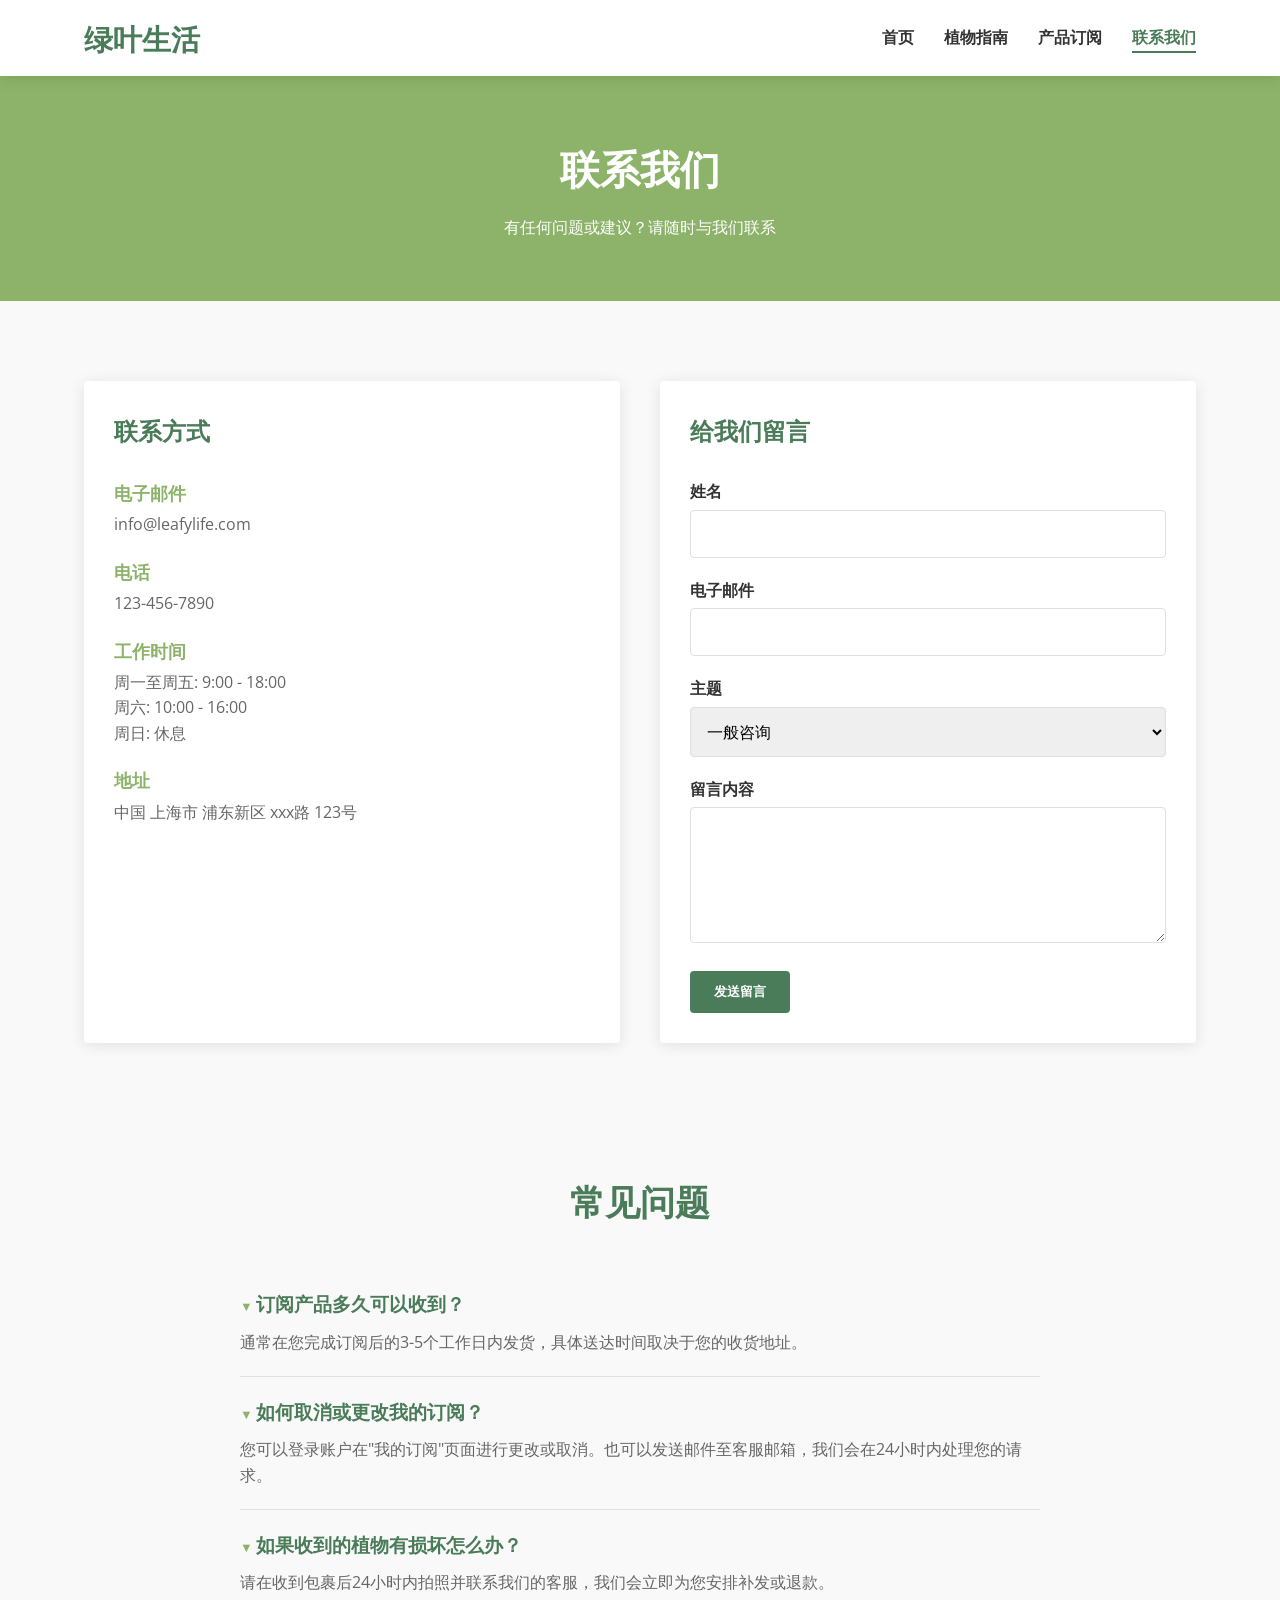
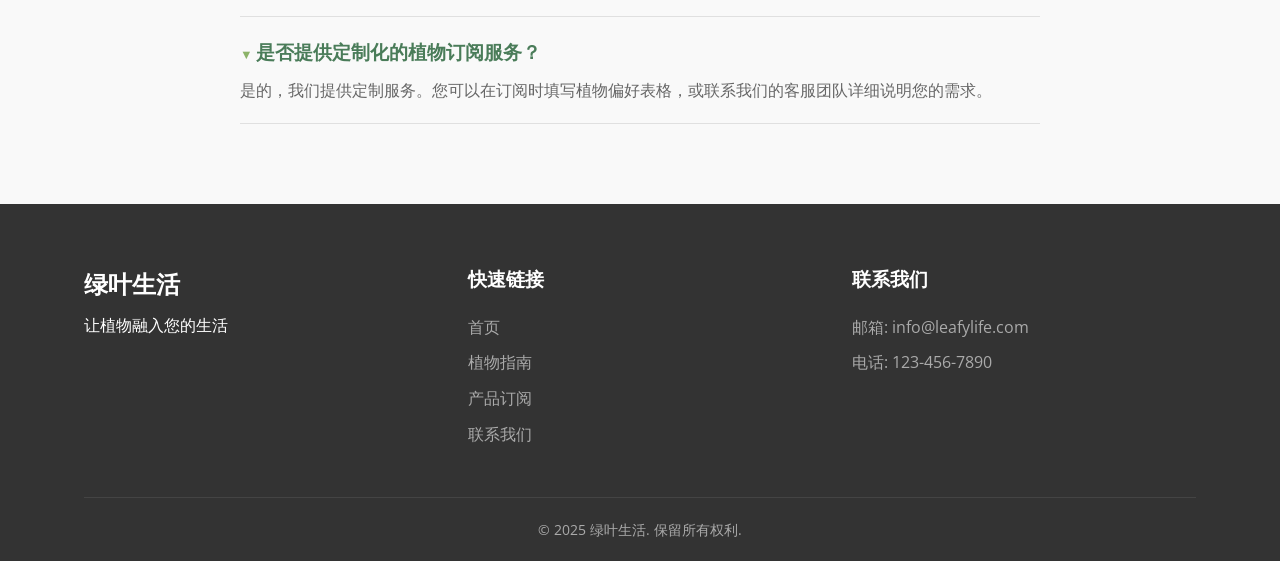
==== contact.html @ a8b5687e "Create basic website structure Implement HTML, CSS, and JavaScript for the website." ====
<!DOCTYPE html>
<html lang="zh-CN">
  <head>
    <meta charset="UTF-8" />
    <meta name="viewport" content="width=device-width, initial-scale=1.0" />
    <title>联系我们 - 绿叶生活</title>
    <meta name="description" content="有疑问或建议？联系绿叶生活团队，我们期待听到您的声音。" />
    <link rel="stylesheet" href="styles.css" />
    <link href="https://fonts.googleapis.com/css2?family=Open+Sans:wght@400;600&family=Playfair+Display:wght@700&display=swap" rel="stylesheet">
  </head>

  <body>
    <header>
      <div class="container">
        <div class="logo">
          <h1>绿叶生活</h1>
        </div>
        <nav>
          <ul>
            <li><a href="index.html">首页</a></li>
            <li><a href="guides.html">植物指南</a></li>
            <li><a href="products.html">产品订阅</a></li>
            <li><a href="contact.html" class="active">联系我们</a></li>
          </ul>
        </nav>
      </div>
    </header>

    <section class="page-header">
      <div class="container">
        <h2>联系我们</h2>
        <p>有任何问题或建议？请随时与我们联系</p>
      </div>
    </section>

    <section class="contact-section">
      <div class="container">
        <div class="contact-grid">
          <div class="contact-info">
            <h3>联系方式</h3>
            <div class="info-item">
              <h4>电子邮件</h4>
              <p>info@leafylife.com</p>
            </div>
            <div class="info-item">
              <h4>电话</h4>
              <p>123-456-7890</p>
            </div>
            <div class="info-item">
              <h4>工作时间</h4>
              <p>周一至周五: 9:00 - 18:00</p>
              <p>周六: 10:00 - 16:00</p>
              <p>周日: 休息</p>
            </div>
            <div class="info-item">
              <h4>地址</h4>
              <p>中国 上海市 浦东新区 xxx路 123号</p>
            </div>
          </div>
          
          <div class="contact-form">
            <h3>给我们留言</h3>
            <form id="contact-form">
              <div class="form-group">
                <label for="name">姓名</label>
                <input type="text" id="name" name="name" required />
              </div>
              <div class="form-group">
                <label for="email">电子邮件</label>
                <input type="email" id="email" name="email" required />
              </div>
              <div class="form-group">
                <label for="subject">主题</label>
                <select id="subject" name="subject">
                  <option value="general">一般咨询</option>
                  <option value="subscription">订阅相关</option>
                  <option value="plant-care">植物护理咨询</option>
                  <option value="feedback">意见反馈</option>
                </select>
              </div>
              <div class="form-group">
                <label for="message">留言内容</label>
                <textarea id="message" name="message" rows="5" required></textarea>
              </div>
              <button type="submit" class="btn">发送留言</button>
            </form>
          </div>
        </div>
      </div>
    </section>

    <section class="faq">
      <div class="container">
        <h3 class="section-title">常见问题</h3>
        <div class="faq-list">
          <div class="faq-item">
            <h4 class="faq-question">订阅产品多久可以收到？</h4>
            <p class="faq-answer">通常在您完成订阅后的3-5个工作日内发货，具体送达时间取决于您的收货地址。</p>
          </div>
          <div class="faq-item">
            <h4 class="faq-question">如何取消或更改我的订阅？</h4>
            <p class="faq-answer">您可以登录账户在"我的订阅"页面进行更改或取消。也可以发送邮件至客服邮箱，我们会在24小时内处理您的请求。</p>
          </div>
          <div class="faq-item">
            <h4 class="faq-question">如果收到的植物有损坏怎么办？</h4>
            <p class="faq-answer">请在收到包裹后24小时内拍照并联系我们的客服，我们会立即为您安排补发或退款。</p>
          </div>
          <div class="faq-item">
            <h4 class="faq-question">是否提供定制化的植物订阅服务？</h4>
            <p class="faq-answer">是的，我们提供定制服务。您可以在订阅时填写植物偏好表格，或联系我们的客服团队详细说明您的需求。</p>
          </div>
        </div>
      </div>
    </section>

    <footer>
      <div class="container">
        <div class="footer-content">
          <div class="footer-logo">
            <h2>绿叶生活</h2>
            <p>让植物融入您的生活</p>
          </div>
          <div class="footer-links">
            <h3>快速链接</h3>
            <ul>
              <li><a href="index.html">首页</a></li>
              <li><a href="guides.html">植物指南</a></li>
              <li><a href="products.html">产品订阅</a></li>
              <li><a href="contact.html">联系我们</a></li>
            </ul>
          </div>
          <div class="footer-contact">
            <h3>联系我们</h3>
            <p>邮箱: info@leafylife.com</p>
            <p>电话: 123-456-7890</p>
          </div>
        </div>
        <div class="copyright">
          <p>&copy; 2025 绿叶生活. 保留所有权利.</p>
        </div>
      </div>
    </footer>

    <script src="script.js"></script>
  </body>
</html>
---- styles.css ----
/* Base Styles */
:root {
  --primary-color: #4a7c59;
  --secondary-color: #8cb369;
  --accent-color: #f4e285;
  --light-color: #f9f9f9;
  --dark-color: #333333;
  --gray-color: #666666;
  --border-color: #e0e0e0;
  --primary-font: 'Open Sans', sans-serif;
  --heading-font: 'Playfair Display', serif;
  --border-radius: 4px;
  --box-shadow: 0 2px 15px rgba(0, 0, 0, 0.1);
  --transition: all 0.3s ease;
}

* {
  margin: 0;
  padding: 0;
  box-sizing: border-box;
}

body {
  font-family: var(--primary-font);
  color: var(--dark-color);
  line-height: 1.6;
  background-color: var(--light-color);
}

img {
  max-width: 100%;
  height: auto;
}

a {
  text-decoration: none;
  color: var(--primary-color);
  transition: var(--transition);
}

a:hover {
  color: var(--secondary-color);
}

ul {
  list-style: none;
}

.container {
  width: 90%;
  max-width: 1200px;
  margin: 0 auto;
  padding: 0 20px;
}

.btn, .btn-small, .btn-subscribe {
  display: inline-block;
  background-color: var(--primary-color);
  color: white;
  padding: 12px 24px;
  border-radius: var(--border-radius);
  border: none;
  cursor: pointer;
  font-weight: 600;
  text-align: center;
  transition: var(--transition);
}

.btn:hover, .btn-small:hover, .btn-subscribe:hover {
  background-color: var(--secondary-color);
  transform: translateY(-3px);
}

.btn-small {
  padding: 8px 16px;
  font-size: 0.9rem;
}

.btn-subscribe {
  width: 100%;
  margin-top: 20px;
}

.btn-subscribe.featured {
  background-color: var(--accent-color);
  color: var(--dark-color);
}

.btn-subscribe.featured:hover {
  background-color: #e9d670;
}

.section-title {
  text-align: center;
  margin-bottom: 40px;
  font-family: var(--heading-font);
  font-size: 2.2rem;
  color: var(--primary-color);
}

/* Header Styles */
header {
  background-color: white;
  box-shadow: var(--box-shadow);
  position: sticky;
  top: 0;
  z-index: 100;
}

header .container {
  display: flex;
  justify-content: space-between;
  align-items: center;
  padding: 15px 20px;
}

.logo h1 {
  color: var(--primary-color);
  font-family: var(--heading-font);
  font-size: 1.8rem;
}

nav ul {
  display: flex;
}

nav ul li {
  margin-left: 30px;
}

nav ul li a {
  color: var(--dark-color);
  font-weight: 600;
  padding: 5px 0;
  position: relative;
}

nav ul li a:after {
  content: '';
  position: absolute;
  width: 0;
  height: 2px;
  bottom: 0;
  left: 0;
  background-color: var(--primary-color);
  transition: width 0.3s ease;
}

nav ul li a:hover:after,
nav ul li a.active:after {
  width: 100%;
}

nav ul li a.active {
  color: var(--primary-color);
}

/* Hero Section */
.hero {
  background-image: linear-gradient(rgba(0, 0, 0, 0.5), rgba(0, 0, 0, 0.5)), url('https://images.unsplash.com/photo-1506744038136-46273834b3fb?w=1200&auto=format&fit=crop&q=60');
  background-size: cover;
  background-position: center;
  height: 70vh;
  display: flex;
  align-items: center;
  text-align: center;
  color: white;
}

.hero-content {
  max-width: 800px;
  margin: 0 auto;
}

.hero-content h2 {
  font-size: 3rem;
  font-family: var(--heading-font);
  margin-bottom: 20px;
}

.hero-content p {
  font-size: 1.2rem;
  margin-bottom: 30px;
}

/* Features Section */
.features {
  padding: 80px 0;
}

.feature-grid {
  display: grid;
  grid-template-columns: repeat(auto-fit, minmax(300px, 1fr));
  gap: 30px;
}

.feature-card {
  background-color: white;
  border-radius: var(--border-radius);
  box-shadow: var(--box-shadow);
  overflow: hidden;
  transition: var(--transition);
}

.feature-card:hover {
  transform: translateY(-10px);
}

.feature-card img {
  width: 100%;
  height: 200px;
  object-fit: cover;
}

.feature-card h3 {
  padding: 20px 20px 10px;
  color: var(--primary-color);
  font-family: var(--heading-font);
  font-size: 1.5rem;
}

.feature-card p {
  padding: 0 20px 20px;
  color: var(--gray-color);
}

.feature-card .btn-small {
  margin: 0 20px 20px;
}

/* Newsletter Section */
.newsletter {
  background-color: var(--secondary-color);
  color: white;
  padding: 60px 0;
}

.newsletter-content {
  max-width: 600px;
  margin: 0 auto;
  text-align: center;
}

.newsletter-content h2 {
  font-family: var(--heading-font);
  font-size: 2rem;
  margin-bottom: 15px;
}

.newsletter-content p {
  margin-bottom: 30px;
}

.newsletter form {
  display: flex;
  gap: 10px;
}

.newsletter input {
  flex: 1;
  padding: 12px 15px;
  border: none;
  border-radius: var(--border-radius);
  font-size: 1rem;
}

/* Footer */
footer {
  background-color: var(--dark-color);
  color: white;
  padding: 60px 0 20px;
}

.footer-content {
  display: grid;
  grid-template-columns: repeat(auto-fit, minmax(250px, 1fr));
  gap: 40px;
  margin-bottom: 40px;
}

.footer-logo h2 {
  font-family: var(--heading-font);
  margin-bottom: 10px;
}

.footer-links h3,
.footer-contact h3 {
  font-size: 1.2rem;
  margin-bottom: 20px;
}

.footer-links ul li {
  margin-bottom: 10px;
}

.footer-links ul li a,
.footer-contact p {
  color: #aaa;
  transition: var(--transition);
}

.footer-links ul li a:hover {
  color: white;
}

.footer-contact p {
  margin-bottom: 10px;
}

.copyright {
  text-align: center;
  padding-top: 20px;
  border-top: 1px solid #444;
  color: #aaa;
  font-size: 0.9rem;
}

/* Page Header */
.page-header {
  background-color: var(--secondary-color);
  color: white;
  padding: 60px 0;
  text-align: center;
}

.page-header h2 {
  font-family: var(--heading-font);
  font-size: 2.5rem;
  margin-bottom: 15px;
}

/* Guides Page */
.guides-content {
  padding: 80px 0;
}

.guide-category {
  margin-bottom: 60px;
}

.guide-category h2 {
  color: var(--primary-color);
  font-family: var(--heading-font);
  font-size: 1.8rem;
  margin-bottom: 30px;
  text-align: center;
}

.guide-grid {
  display: grid;
  grid-template-columns: repeat(auto-fit, minmax(350px, 1fr));
  gap: 30px;
}

.guide-card {
  background-color: white;
  border-radius: var(--border-radius);
  box-shadow: var(--box-shadow);
  overflow: hidden;
  padding-bottom: 20px;
}

.guide-card img {
  width: 100%;
  height: 200px;
  object-fit: cover;
}

.guide-card h3 {
  padding: 20px 20px 10px;
  color: var(--primary-color);
  font-family: var(--heading-font);
  font-size: 1.5rem;
}

.guide-details {
  display: grid;
  grid-template-columns: repeat(2, 1fr);
  gap: 15px;
  padding: 0 20px 15px;
  margin-bottom: 10px;
  border-bottom: 1px solid var(--border-color);
}

.guide-info h4 {
  color: var(--primary-color);
  font-size: 1rem;
  margin-bottom: 5px;
}

.guide-info p {
  color: var(--gray-color);
  font-size: 0.9rem;
}

.guide-card > p {
  padding: 15px 20px;
  color: var(--gray-color);
}

/* Subscription Page */
.subscription {
  padding: 80px 0;
}

.subscription-grid {
  display: grid;
  grid-template-columns: repeat(auto-fit, minmax(300px, 1fr));
  gap: 30px;
}

.subscription-card {
  background-color: white;
  border-radius: var(--border-radius);
  box-shadow: var(--box-shadow);
  overflow: hidden;
  transition: var(--transition);
  position: relative;
}

.subscription-card.featured {
  transform: scale(1.05);
  border: 2px solid var(--accent-color);
}

.subscription-card:hover {
  transform: translateY(-10px);
}

.subscription-card.featured:hover {
  transform: translateY(-10px) scale(1.05);
}

.subscription-header {
  background-color: var(--primary-color);
  padding: 30px 20px;
  color: white;
  text-align: center;
}

.subscription-card.featured .subscription-header {
  background-color: var(--accent-color);
  color: var(--dark-color);
}

.subscription-header h3 {
  font-family: var(--heading-font);
  font-size: 1.5rem;
  margin-bottom: 10px;
}

.subscription-header .price {
  font-size: 1.8rem;
  font-weight: bold;
}

.subscription-features {
  padding: 30px 20px;
}

.subscription-features ul li {
  margin-bottom: 15px;
  padding-left: 30px;
  position: relative;
}

.subscription-features ul li:before {
  content: "✓";
  position: absolute;
  left: 0;
  color: var(--secondary-color);
  font-weight: bold;
}

.tag {
  position: absolute;
  top: 0;
  right: 0;
  background-color: var(--secondary-color);
  color: white;
  padding: 5px 10px;
  font-size: 0.8rem;
  border-bottom-left-radius: var(--border-radius);
}

.how-it-works {
  padding: 80px 0;
  background-color: #f5f5f5;
}

.steps {
  display: grid;
  grid-template-columns: repeat(auto-fit, minmax(250px, 1fr));
  gap: 30px;
}

.step {
  text-align: center;
  padding: 30px 20px;
  background-color: white;
  border-radius: var(--border-radius);
  box-shadow: var(--box-shadow);
}

.step-number {
  display: flex;
  align-items: center;
  justify-content: center;
  width: 50px;
  height: 50px;
  border-radius: 50%;
  background-color: var(--primary-color);
  color: white;
  font-size: 1.5rem;
  margin: 0 auto 20px;
  font-weight: bold;
}

.step h3 {
  margin-bottom: 15px;
  color: var(--primary-color);
  font-family: var(--heading-font);
}

.testimonials {
  padding: 80px 0;
}

.testimonial-slider {
  max-width: 800px;
  margin: 0 auto;
  overflow: hidden;
  position: relative;
}

.testimonial {
  background-color: white;
  padding: 30px;
  border-radius: var(--border-radius);
  box-shadow: var(--box-shadow);
  text-align: center;
}

.quote {
  font-style: italic;
  font-size: 1.1rem;
  margin-bottom: 20px;
  color: var(--gray-color);
}

.quote:before,
.quote:after {
  content: '"';
  color: var(--secondary-color);
}

.author .name {
  font-weight: bold;
  color: var(--primary-color);
}

.author .subscription {
  color: var(--gray-color);
  font-size: 0.9rem;
}

.slider-controls {
  display: flex;
  justify-content: center;
  align-items: center;
  margin-top: 30px;
}

.slider-controls button {
  background: var(--primary-color);
  color: white;
  border: none;
  width: 40px;
  height: 40px;
  border-radius: 50%;
  font-size: 1.2rem;
  cursor: pointer;
  transition: var(--transition);
}

.slider-controls button:hover {
  background-color: var(--secondary-color);
}

.dots {
  display: flex;
  margin: 0 20px;
}

.dot {
  width: 10px;
  height: 10px;
  background-color: #ccc;
  border-radius: 50%;
  margin: 0 5px;
  cursor: pointer;
  transition: var(--transition);
}

.dot.active {
  background-color: var(--primary-color);
}

/* Contact Page */
.contact-section {
  padding: 80px 0;
}

.contact-grid {
  display: grid;
  grid-template-columns: repeat(auto-fit, minmax(300px, 1fr));
  gap: 40px;
}

.contact-info {
  background-color: white;
  padding: 30px;
  border-radius: var(--border-radius);
  box-shadow: var(--box-shadow);
}

.contact-info h3 {
  color: var(--primary-color);
  font-family: var(--heading-font);
  font-size: 1.5rem;
  margin-bottom: 30px;
}

.info-item {
  margin-bottom: 20px;
}

.info-item h4 {
  color: var(--secondary-color);
  margin-bottom: 5px;
  font-size: 1.1rem;
}

.info-item p {
  color: var(--gray-color);
}

.contact-form {
  background-color: white;
  padding: 30px;
  border-radius: var(--border-radius);
  box-shadow: var(--box-shadow);
}

.contact-form h3 {
  color: var(--primary-color);
  font-family: var(--heading-font);
  font-size: 1.5rem;
  margin-bottom: 30px;
}

.form-group {
  margin-bottom: 20px;
}

.form-group label {
  display: block;
  margin-bottom: 5px;
  color: var(--dark-color);
  font-weight: 600;
}

.form-group input,
.form-group textarea,
.form-group select {
  width: 100%;
  padding: 12px;
  border: 1px solid var(--border-color);
  border-radius: var(--border-radius);
  font-family: var(--primary-font);
  font-size: 1rem;
}

.form-group textarea {
  resize: vertical;
}

.faq {
  padding: 50px 0 80px;
}

.faq-list {
  max-width: 800px;
  margin: 0 auto;
}

.faq-item {
  border-bottom: 1px solid var(--border-color);
  padding: 20px 0;
}

.faq-question {
  color: var(--primary-color);
  font-size: 1.2rem;
  margin-bottom: 10px;
  cursor: pointer;
}

.faq-question:before {
  content: "▼ ";
  color: var(--secondary-color);
  font-size: 0.8rem;
}

.faq-answer {
  color: var(--gray-color);
}

/* Responsive Styles */
@media (max-width: 768px) {
  .hero-content h2 {
    font-size: 2.2rem;
  }
  
  .newsletter form {
    flex-direction: column;
  }
  
  .subscription-card.featured {
    transform: scale(1);
  }
  
  .subscription-card.featured:hover {
    transform: translateY(-10px);
  }
}

@media (max-width: 576px) {
  header .container {
    flex-direction: column;
  }
  
  .logo {
    margin-bottom: 15px;
  }
  
  nav ul {
    flex-wrap: wrap;
    justify-content: center;
  }
  
  nav ul li {
    margin: 5px 10px;
  }
  
  .hero {
    height: 60vh;
  }
  
  .hero-content h2 {
    font-size: 1.8rem;
  }
  
  .guide-details {
    grid-template-columns: 1fr;
  }
}
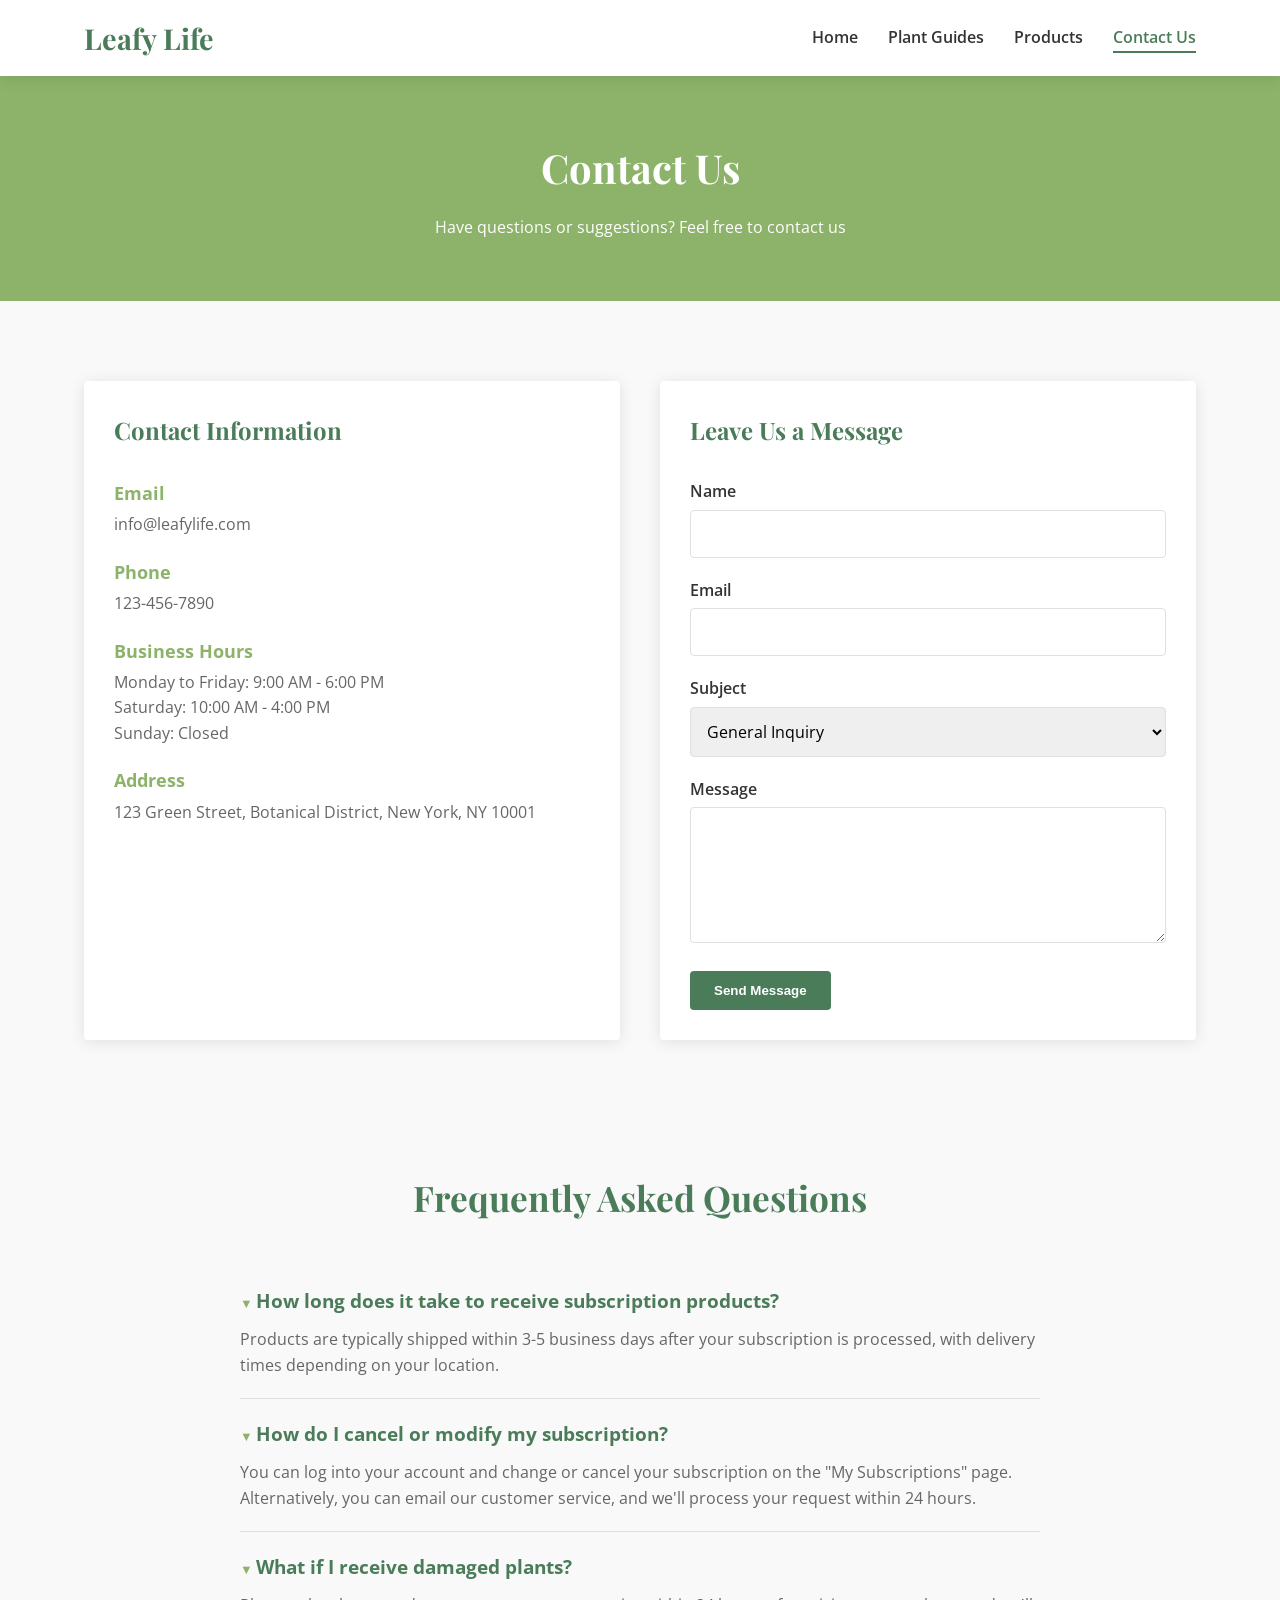
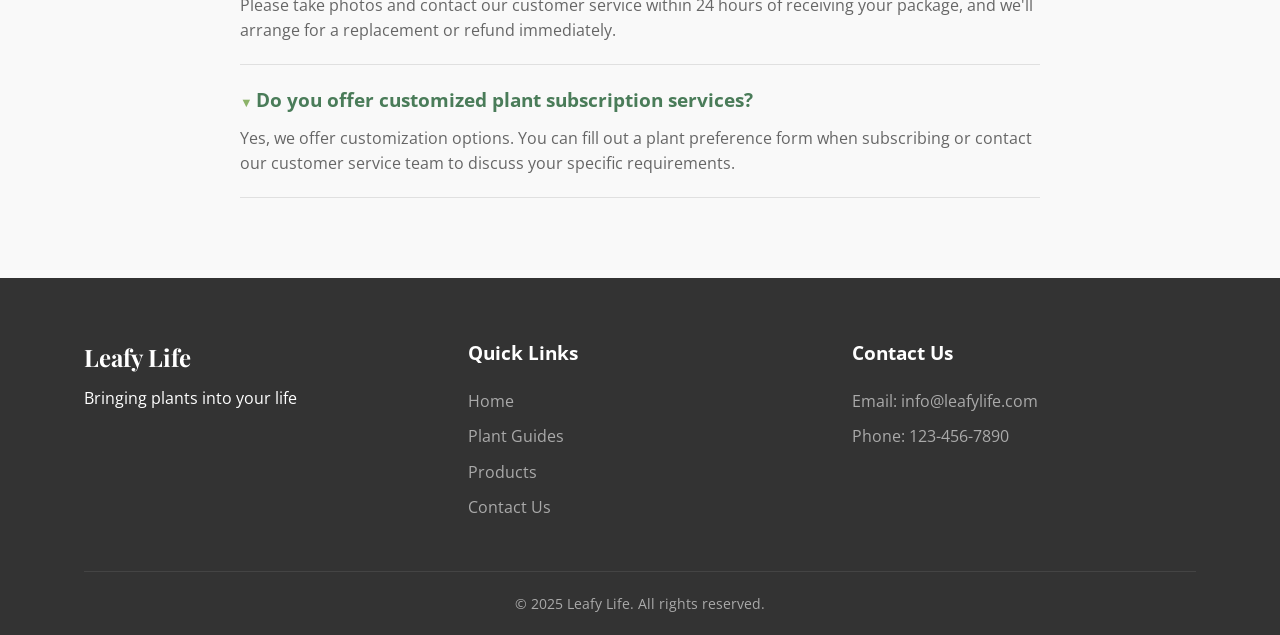
==== commit 4d284f3e: "Refactor: Translate all content to English Translate all page content and code comments to English." ====
--- a/contact.html
+++ b/contact.html
@@ -1,11 +1,11 @@
 
 <!DOCTYPE html>
-<html lang="zh-CN">
+<html lang="en">
   <head>
     <meta charset="UTF-8" />
     <meta name="viewport" content="width=device-width, initial-scale=1.0" />
-    <title>联系我们 - 绿叶生活</title>
-    <meta name="description" content="有疑问或建议？联系绿叶生活团队，我们期待听到您的声音。" />
+    <title>Contact Us - Leafy Life</title>
+    <meta name="description" content="Questions or suggestions? Contact the Leafy Life team, we look forward to hearing from you." />
     <link rel="stylesheet" href="styles.css" />
     <link href="https://fonts.googleapis.com/css2?family=Open+Sans:wght@400;600&family=Playfair+Display:wght@700&display=swap" rel="stylesheet">
   </head>
@@ -14,14 +14,14 @@
     <header>
       <div class="container">
         <div class="logo">
-          <h1>绿叶生活</h1>
+          <h1>Leafy Life</h1>
         </div>
         <nav>
           <ul>
-            <li><a href="index.html">首页</a></li>
-            <li><a href="guides.html">植物指南</a></li>
-            <li><a href="products.html">产品订阅</a></li>
-            <li><a href="contact.html" class="active">联系我们</a></li>
+            <li><a href="index.html">Home</a></li>
+            <li><a href="guides.html">Plant Guides</a></li>
+            <li><a href="products.html">Products</a></li>
+            <li><a href="contact.html" class="active">Contact Us</a></li>
           </ul>
         </nav>
       </div>
@@ -29,8 +29,8 @@
 
     <section class="page-header">
       <div class="container">
-        <h2>联系我们</h2>
-        <p>有任何问题或建议？请随时与我们联系</p>
+        <h2>Contact Us</h2>
+        <p>Have questions or suggestions? Feel free to contact us</p>
       </div>
     </section>
 
@@ -38,52 +38,52 @@
       <div class="container">
         <div class="contact-grid">
           <div class="contact-info">
-            <h3>联系方式</h3>
+            <h3>Contact Information</h3>
             <div class="info-item">
-              <h4>电子邮件</h4>
+              <h4>Email</h4>
               <p>info@leafylife.com</p>
             </div>
             <div class="info-item">
-              <h4>电话</h4>
+              <h4>Phone</h4>
               <p>123-456-7890</p>
             </div>
             <div class="info-item">
-              <h4>工作时间</h4>
-              <p>周一至周五: 9:00 - 18:00</p>
-              <p>周六: 10:00 - 16:00</p>
-              <p>周日: 休息</p>
+              <h4>Business Hours</h4>
+              <p>Monday to Friday: 9:00 AM - 6:00 PM</p>
+              <p>Saturday: 10:00 AM - 4:00 PM</p>
+              <p>Sunday: Closed</p>
             </div>
             <div class="info-item">
-              <h4>地址</h4>
-              <p>中国 上海市 浦东新区 xxx路 123号</p>
+              <h4>Address</h4>
+              <p>123 Green Street, Botanical District, New York, NY 10001</p>
             </div>
           </div>
           
           <div class="contact-form">
-            <h3>给我们留言</h3>
+            <h3>Leave Us a Message</h3>
             <form id="contact-form">
               <div class="form-group">
-                <label for="name">姓名</label>
+                <label for="name">Name</label>
                 <input type="text" id="name" name="name" required />
               </div>
               <div class="form-group">
-                <label for="email">电子邮件</label>
+                <label for="email">Email</label>
                 <input type="email" id="email" name="email" required />
               </div>
               <div class="form-group">
-                <label for="subject">主题</label>
+                <label for="subject">Subject</label>
                 <select id="subject" name="subject">
-                  <option value="general">一般咨询</option>
-                  <option value="subscription">订阅相关</option>
-                  <option value="plant-care">植物护理咨询</option>
-                  <option value="feedback">意见反馈</option>
+                  <option value="general">General Inquiry</option>
+                  <option value="subscription">Subscription Related</option>
+                  <option value="plant-care">Plant Care Inquiry</option>
+                  <option value="feedback">Feedback</option>
                 </select>
               </div>
               <div class="form-group">
-                <label for="message">留言内容</label>
+                <label for="message">Message</label>
                 <textarea id="message" name="message" rows="5" required></textarea>
               </div>
-              <button type="submit" class="btn">发送留言</button>
+              <button type="submit" class="btn">Send Message</button>
             </form>
           </div>
         </div>
@@ -92,23 +92,23 @@
 
     <section class="faq">
       <div class="container">
-        <h3 class="section-title">常见问题</h3>
+        <h3 class="section-title">Frequently Asked Questions</h3>
         <div class="faq-list">
           <div class="faq-item">
-            <h4 class="faq-question">订阅产品多久可以收到？</h4>
-            <p class="faq-answer">通常在您完成订阅后的3-5个工作日内发货，具体送达时间取决于您的收货地址。</p>
+            <h4 class="faq-question">How long does it take to receive subscription products?</h4>
+            <p class="faq-answer">Products are typically shipped within 3-5 business days after your subscription is processed, with delivery times depending on your location.</p>
           </div>
           <div class="faq-item">
-            <h4 class="faq-question">如何取消或更改我的订阅？</h4>
-            <p class="faq-answer">您可以登录账户在"我的订阅"页面进行更改或取消。也可以发送邮件至客服邮箱，我们会在24小时内处理您的请求。</p>
+            <h4 class="faq-question">How do I cancel or modify my subscription?</h4>
+            <p class="faq-answer">You can log into your account and change or cancel your subscription on the "My Subscriptions" page. Alternatively, you can email our customer service, and we'll process your request within 24 hours.</p>
           </div>
           <div class="faq-item">
-            <h4 class="faq-question">如果收到的植物有损坏怎么办？</h4>
-            <p class="faq-answer">请在收到包裹后24小时内拍照并联系我们的客服，我们会立即为您安排补发或退款。</p>
+            <h4 class="faq-question">What if I receive damaged plants?</h4>
+            <p class="faq-answer">Please take photos and contact our customer service within 24 hours of receiving your package, and we'll arrange for a replacement or refund immediately.</p>
           </div>
           <div class="faq-item">
-            <h4 class="faq-question">是否提供定制化的植物订阅服务？</h4>
-            <p class="faq-answer">是的，我们提供定制服务。您可以在订阅时填写植物偏好表格，或联系我们的客服团队详细说明您的需求。</p>
+            <h4 class="faq-question">Do you offer customized plant subscription services?</h4>
+            <p class="faq-answer">Yes, we offer customization options. You can fill out a plant preference form when subscribing or contact our customer service team to discuss your specific requirements.</p>
           </div>
         </div>
       </div>
@@ -118,26 +118,26 @@
       <div class="container">
         <div class="footer-content">
           <div class="footer-logo">
-            <h2>绿叶生活</h2>
-            <p>让植物融入您的生活</p>
+            <h2>Leafy Life</h2>
+            <p>Bringing plants into your life</p>
           </div>
           <div class="footer-links">
-            <h3>快速链接</h3>
+            <h3>Quick Links</h3>
             <ul>
-              <li><a href="index.html">首页</a></li>
-              <li><a href="guides.html">植物指南</a></li>
-              <li><a href="products.html">产品订阅</a></li>
-              <li><a href="contact.html">联系我们</a></li>
+              <li><a href="index.html">Home</a></li>
+              <li><a href="guides.html">Plant Guides</a></li>
+              <li><a href="products.html">Products</a></li>
+              <li><a href="contact.html">Contact Us</a></li>
             </ul>
           </div>
           <div class="footer-contact">
-            <h3>联系我们</h3>
-            <p>邮箱: info@leafylife.com</p>
-            <p>电话: 123-456-7890</p>
+            <h3>Contact Us</h3>
+            <p>Email: info@leafylife.com</p>
+            <p>Phone: 123-456-7890</p>
           </div>
         </div>
         <div class="copyright">
-          <p>&copy; 2025 绿叶生活. 保留所有权利.</p>
+          <p>&copy; 2025 Leafy Life. All rights reserved.</p>
         </div>
       </div>
     </footer>
